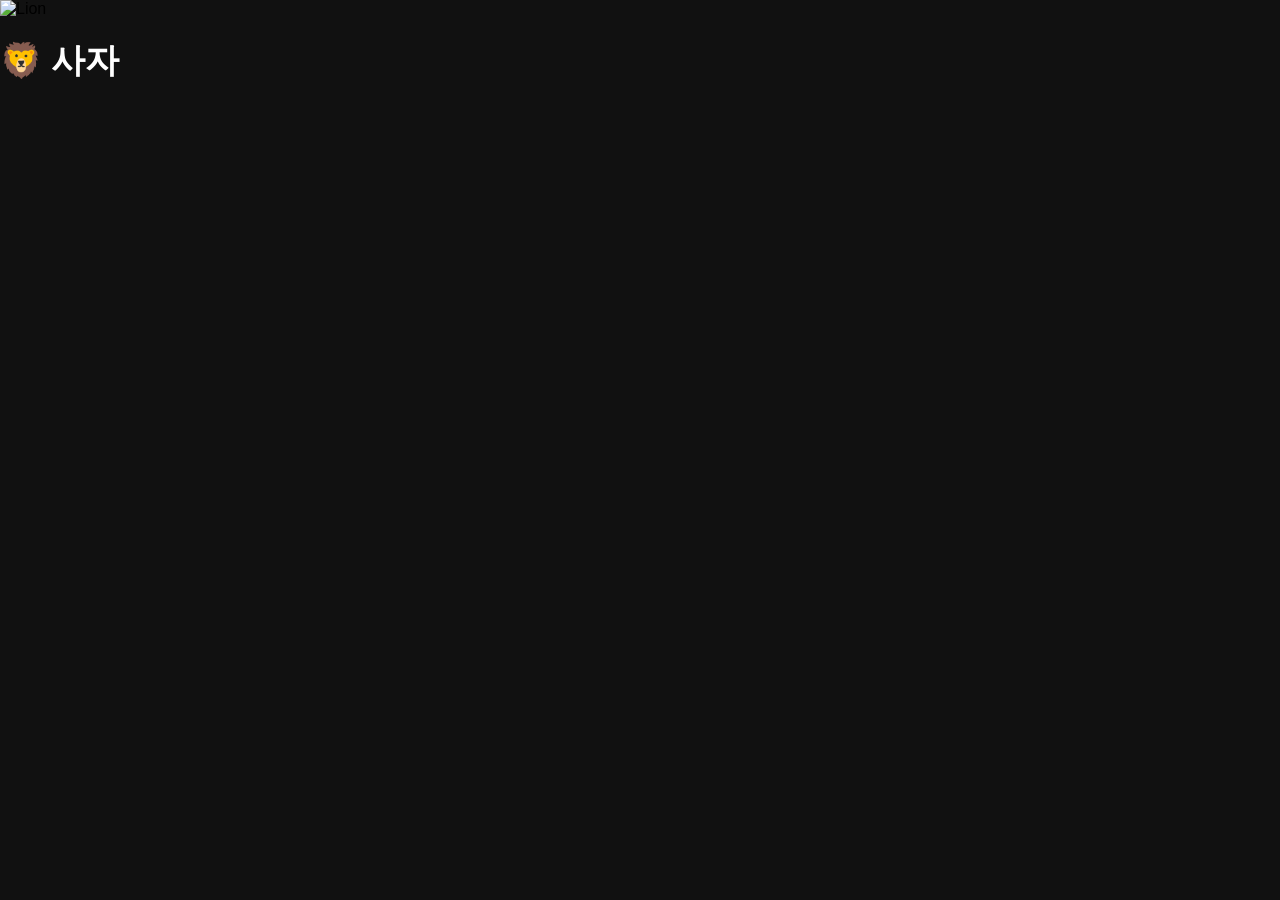
==== index.html @ 33f81a06 "index.html 업데이트" ====
<!DOCTYPE html>
<html lang="ko">
<head>
    <meta charset="UTF-8">
    <meta name="viewport" content="width=device-width, initial-scale=1.0">
    <title>Animal Swipe</title>

    <link rel="stylesheet" href="style.css">

    <link
      rel="stylesheet"
      href="https://cdn.jsdelivr.net/npm/swiper@11/swiper-bundle.min.css"
    >
</head>
<body>

<div class="swiper">
    <div class="swiper-wrapper">

        <div class="swiper-slide">
            <img src="https://images.unsplash.com/photo-1546182990-dffeafbe841d?w=1200" alt="Lion">
            <h2>🦁 사자</h2>
        </div>

        <div class="swiper-slide">
            <img src="https://images.unsplash.com/photo-1517849845537-4d257902454a?w=1200" alt="Dog">
            <h2>🐶 강아지</h2>
        </div>

        <div class="swiper-slide">
            <img src="https://images.unsplash.com/photo-1557050543-4d5f4e07ef46?w=1200" alt="Elephant">
            <h2>🐘 코끼리</h2>
        </div>

        <div class="swiper-slide">
            <img src="https://images.unsplash.com/photo-1564349683136-77e08dba1ef7?w=1200" alt="Panda">
            <h2>🐼 판다</h2>
        </div>

    </div>

    <div class="swiper-pagination"></div>

</div>

<script src="https://cdn.jsdelivr.net/npm/swiper@11/swiper-bundle.min.js"></script>
<script src="script.js"></script>

</body>
</html>
---- style.css ----
*{
margin:0;
padding:0;
box-sizing:border-box;
}

body{
background:#111;
overflow:hidden;
font-family:sans-serif;
}

#slider{
display:flex;
width:400%;
height:100vh;
transition:transform .35s ease;
}

.slide{
width:100vw;
height:100vh;
flex-shrink:0;
display:flex;
flex-direction:column;
justify-content:center;
align-items:center;
}

.slide img{
width:90%;
max-height:75vh;
border-radius:25px;
object-fit:cover;
box-shadow:0 10px 30px rgba(0,0,0,.4);
}

h2{
color:white;
font-size:34px;
margin-top:20px;
}
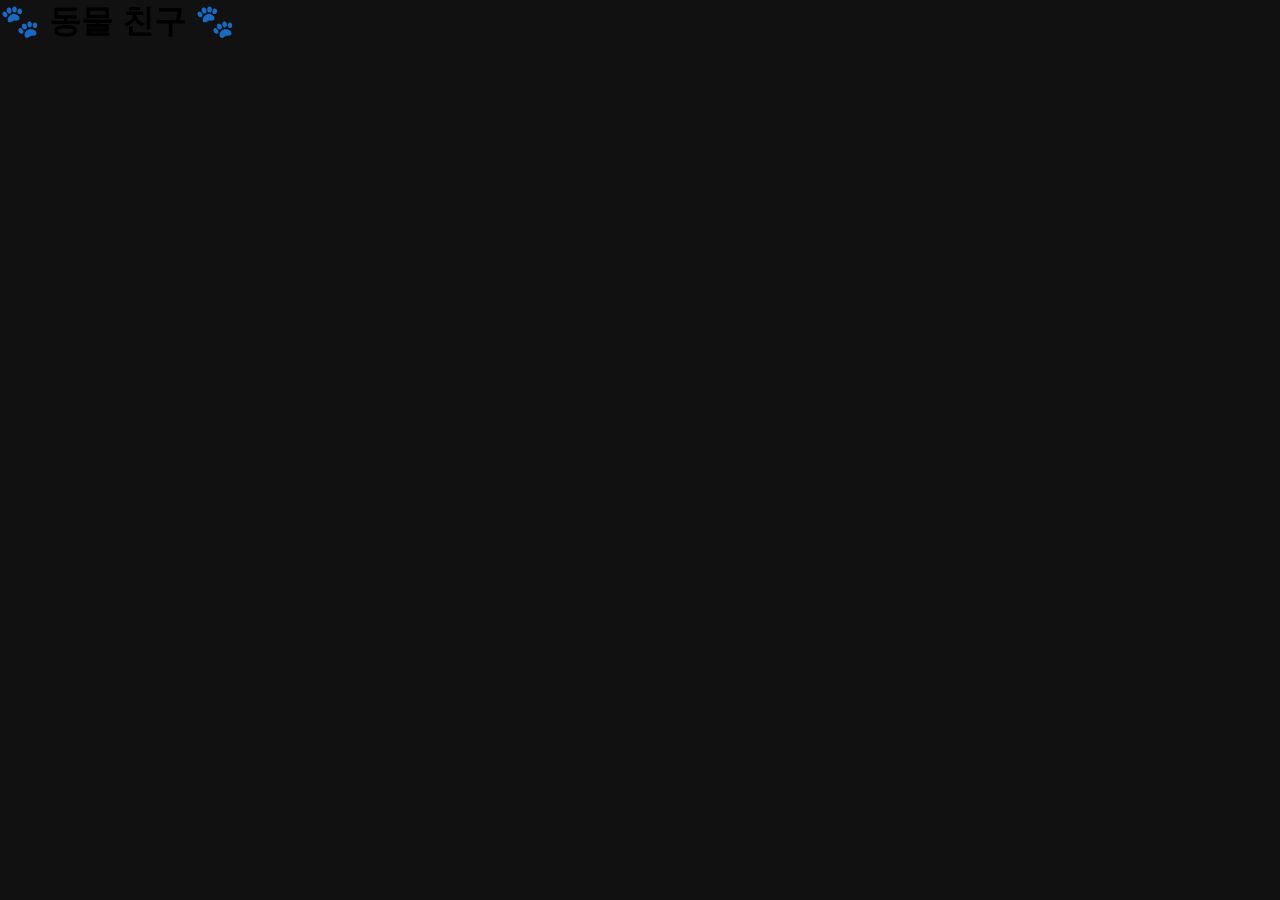
==== commit 2e013b43: "index.html 업데이트" ====
--- a/index.html
+++ b/index.html
@@ -3,47 +3,17 @@
 <head>
     <meta charset="UTF-8">
     <meta name="viewport" content="width=device-width, initial-scale=1.0">
-    <title>Animal Swipe</title>
+    <title>동물 친구</title>
 
     <link rel="stylesheet" href="style.css">
-
-    <link
-      rel="stylesheet"
-      href="https://cdn.jsdelivr.net/npm/swiper@11/swiper-bundle.min.css"
-    >
 </head>
 <body>
 
-<div class="swiper">
-    <div class="swiper-wrapper">
+<h1>🐾 동물 친구 🐾</h1>
 
-        <div class="swiper-slide">
-            <img src="https://images.unsplash.com/photo-1546182990-dffeafbe841d?w=1200" alt="Lion">
-            <h2>🦁 사자</h2>
-        </div>
+<div id="animalList"></div>
 
-        <div class="swiper-slide">
-            <img src="https://images.unsplash.com/photo-1517849845537-4d257902454a?w=1200" alt="Dog">
-            <h2>🐶 강아지</h2>
-        </div>
-
-        <div class="swiper-slide">
-            <img src="https://images.unsplash.com/photo-1557050543-4d5f4e07ef46?w=1200" alt="Elephant">
-            <h2>🐘 코끼리</h2>
-        </div>
-
-        <div class="swiper-slide">
-            <img src="https://images.unsplash.com/photo-1564349683136-77e08dba1ef7?w=1200" alt="Panda">
-            <h2>🐼 판다</h2>
-        </div>
-
-    </div>
-
-    <div class="swiper-pagination"></div>
-
-</div>
-
-<script src="https://cdn.jsdelivr.net/npm/swiper@11/swiper-bundle.min.js"></script>
+<script src="animals.js"></script>
 <script src="script.js"></script>
 
 </body>
--- a/style.css
+++ b/style.css
@@ -1,42 +1,45 @@
-*{
-margin:0;
-padding:0;
-box-sizing:border-box;
+* {
+    margin: 0;
+    padding: 0;
+    box-sizing: border-box;
 }
 
-body{
-background:#111;
-overflow:hidden;
-font-family:sans-serif;
+body {
+    background: #111;
+    font-family: Arial, sans-serif;
 }
 
-#slider{
-display:flex;
-width:400%;
-height:100vh;
-transition:transform .35s ease;
+.swiper {
+    width: 100vw;
+    height: 100vh;
 }
 
-.slide{
-width:100vw;
-height:100vh;
-flex-shrink:0;
-display:flex;
-flex-direction:column;
-justify-content:center;
-align-items:center;
+.swiper-slide {
+    display: flex;
+    flex-direction: column;
+    justify-content: center;
+    align-items: center;
+    background: #111;
 }
 
-.slide img{
-width:90%;
-max-height:75vh;
-border-radius:25px;
-object-fit:cover;
-box-shadow:0 10px 30px rgba(0,0,0,.4);
+.swiper-slide img {
+    width: 90%;
+    height: 75vh;
+    object-fit: contain;
+    border-radius: 20px;
+    box-shadow: 0 8px 25px rgba(0,0,0,0.4);
 }
 
-h2{
-color:white;
-font-size:34px;
-margin-top:20px;
+.swiper-slide h2 {
+    color: white;
+    margin-top: 20px;
+    font-size: 32px;
+}
+
+.swiper-pagination-bullet {
+    background: white;
+}
+
+.swiper-pagination-bullet-active {
+    background: orange;
 }
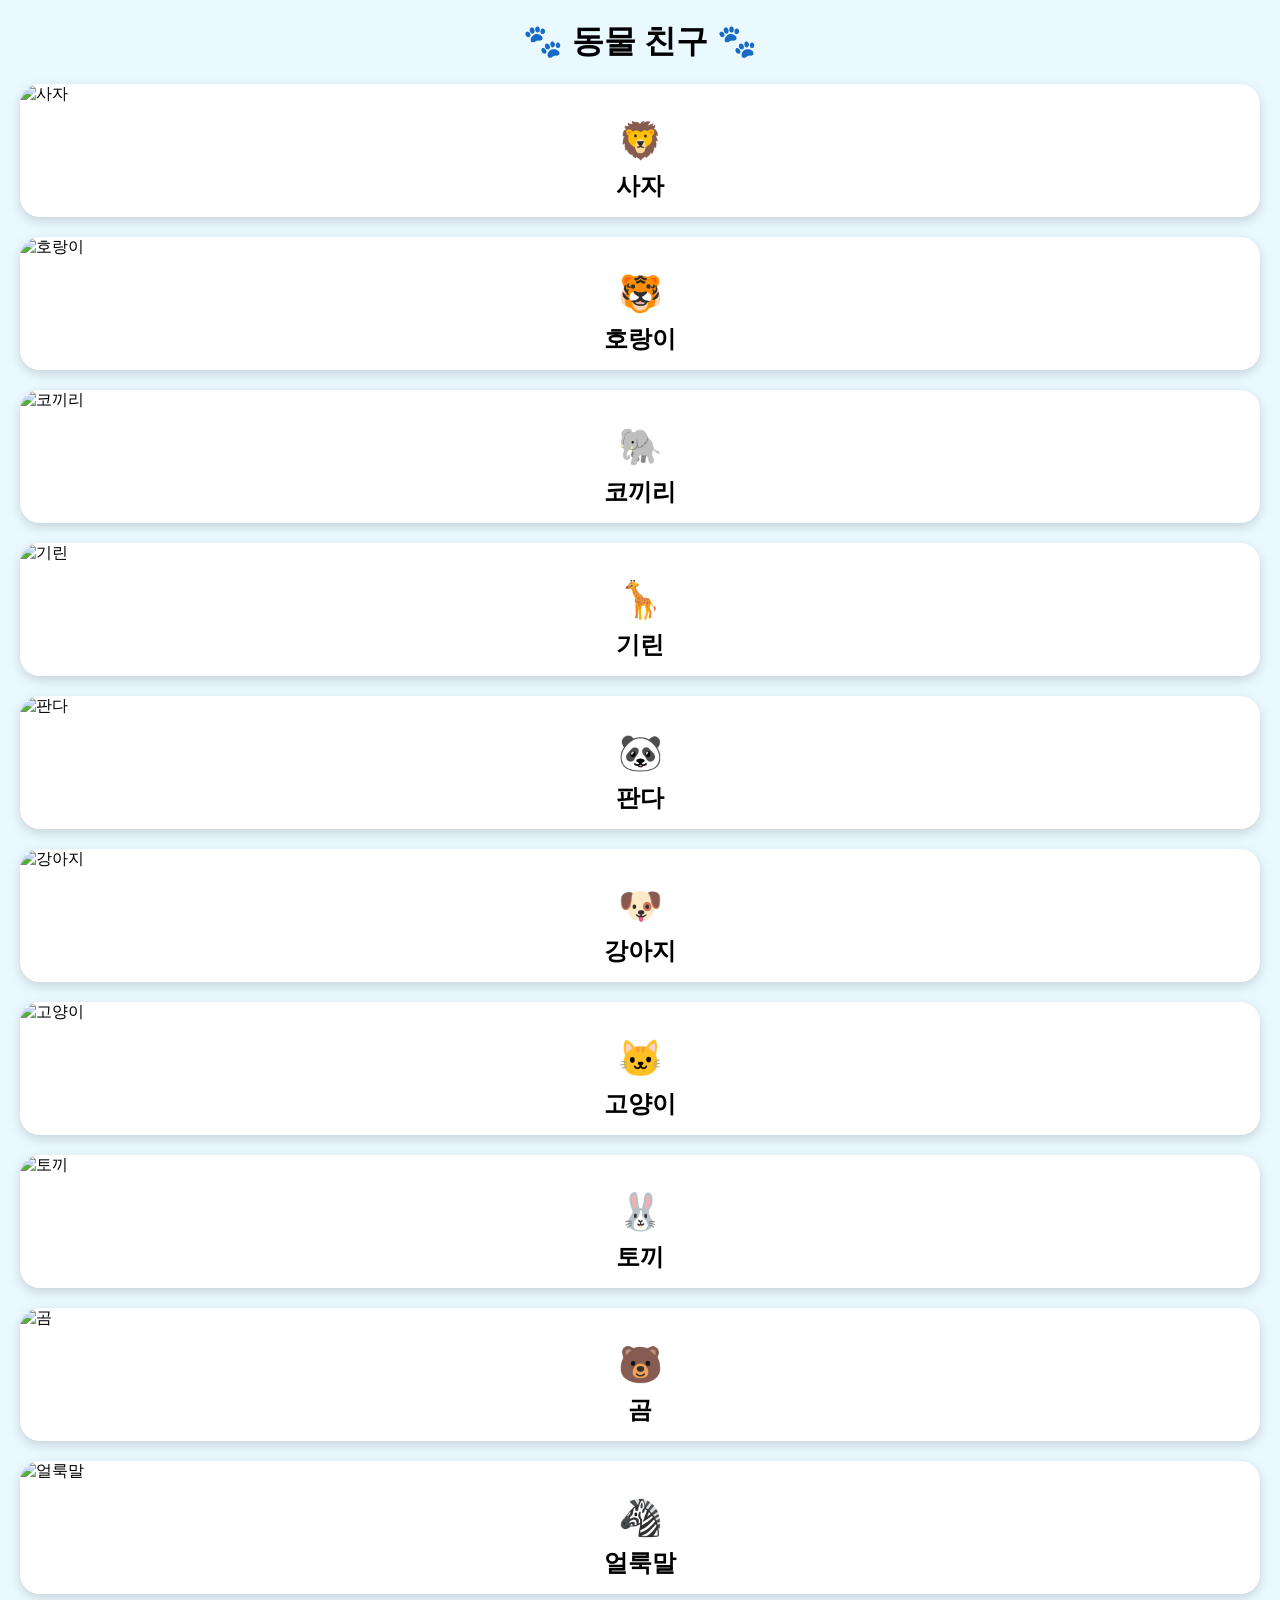
==== commit 65c5d212: "index.html 업데이트" ====
--- a/index.html
+++ b/index.html
@@ -13,6 +13,9 @@
 
 <div id="animalList"></div>
 
+<scr
+
+<script src="config.js"></script>
 <script src="animals.js"></script>
 <script src="script.js"></script>
 
--- a/style.css
+++ b/style.css
@@ -1,45 +1,96 @@
-* {
-    margin: 0;
-    padding: 0;
-    box-sizing: border-box;
+*{
+    margin:0;
+    padding:0;
+    box-sizing:border-box;
 }
 
-body {
-    background: #111;
-    font-family: Arial, sans-serif;
+body{
+    font-family:Arial,sans-serif;
+    background:#eaf8ff;
+    padding:20px;
 }
 
-.swiper {
-    width: 100vw;
-    height: 100vh;
+h1{
+    text-align:center;
+    margin-bottom:20px;
 }
 
-.swiper-slide {
-    display: flex;
-    flex-direction: column;
-    justify-content: center;
-    align-items: center;
-    background: #111;
+#animalList{
+    display:grid;
+    grid-template-columns:1fr;
+    gap:20px;
 }
 
-.swiper-slide img {
-    width: 90%;
-    height: 75vh;
-    object-fit: contain;
-    border-radius: 20px;
-    box-shadow: 0 8px 25px rgba(0,0,0,0.4);
+.card{
+    background:white;
+    border-radius:20px;
+    overflow:hidden;
+    box-shadow:0 4px 12px rgba(0,0,0,.15);
+    cursor:pointer;
 }
 
-.swiper-slide h2 {
-    color: white;
-    margin-top: 20px;
-    font-size: 32px;
+.card img{
+    width:100%;
+    height:220px;
+    object-fit:cover;
 }
 
-.swiper-pagination-bullet {
-    background: white;
+.info{
+    padding:15px;
+    text-align:center;
 }
 
-.swiper-pagination-bullet-active {
-    background: orange;
+.emoji{
+    font-size:36px;
+}
+
+.name{
+    font-size:24px;
+    font-weight:bold;
+    margin-top:8px;
+}
+#backBtn{
+
+margin:15px;
+
+padding:10px 18px;
+
+font-size:18px;
+
+border:none;
+
+border-radius:12px;
+
+background:#4CAF50;
+
+color:white;
+
+}
+
+.swiper{
+
+height:80vh;
+
+}
+
+.swiper-slide{
+
+display:flex;
+
+justify-content:center;
+
+align-items:center;
+
+}
+
+.swiper-slide img{
+
+width:90%;
+
+height:75vh;
+
+object-fit:contain;
+
+border-radius:20px;
+
 }
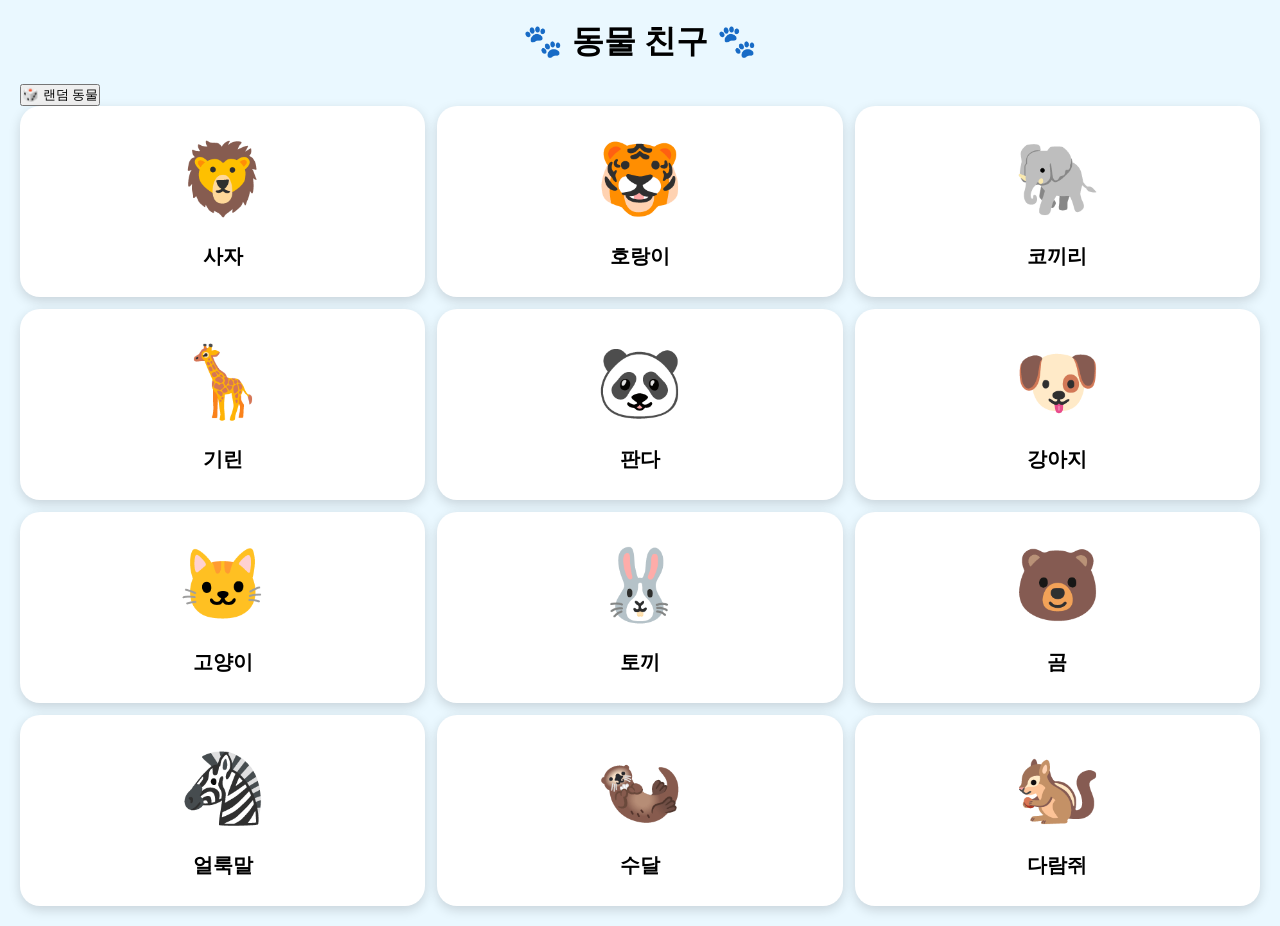
==== commit 0a01a5a8: "index.html 업데이트" ====
--- a/index.html
+++ b/index.html
@@ -1,19 +1,26 @@
 <!DOCTYPE html>
 <html lang="ko">
 <head>
-    <meta charset="UTF-8">
-    <meta name="viewport" content="width=device-width, initial-scale=1.0">
-    <title>동물 친구</title>
 
-    <link rel="stylesheet" href="style.css">
+<meta charset="UTF-8">
+
+<meta name="viewport" content="width=device-width, initial-scale=1.0">
+
+<title>동물 친구</title>
+
+<link rel="stylesheet" href="style.css">
+
 </head>
+
 <body>
 
 <h1>🐾 동물 친구 🐾</h1>
 
+<button id="randomBtn">
+🎲 랜덤 동물
+</button>
+
 <div id="animalList"></div>
-
-<scr
 
 <script src="config.js"></script>
 <script src="animals.js"></script>
--- a/style.css
+++ b/style.css
@@ -17,8 +17,8 @@
 
 #animalList{
     display:grid;
-    grid-template-columns:1fr;
-    gap:20px;
+    grid-template-columns:repeat(3, 1fr);
+    gap:12px;
 }
 
 .card{
@@ -27,6 +27,7 @@
     overflow:hidden;
     box-shadow:0 4px 12px rgba(0,0,0,.15);
     cursor:pointer;
+    padding:12px;
 }
 
 .card img{
@@ -41,11 +42,11 @@
 }
 
 .emoji{
-    font-size:36px;
+    font-size:60px;
 }
 
 .name{
-    font-size:24px;
+    font-size:20px;
     font-weight:bold;
     margin-top:8px;
 }
@@ -74,23 +75,16 @@
 }
 
 .swiper-slide{
-
-display:flex;
-
-justify-content:center;
-
-align-items:center;
-
+    display:flex;
+    justify-content:center;
+    align-items:center;
+    width:100vw;
+    height:100vh;
+    background:#000;
 }
 
 .swiper-slide img{
-
-width:90%;
-
-height:75vh;
-
-object-fit:contain;
-
-border-radius:20px;
-
+    max-width:100%;
+    max-height:100%;
+    object-fit:contain;
 }
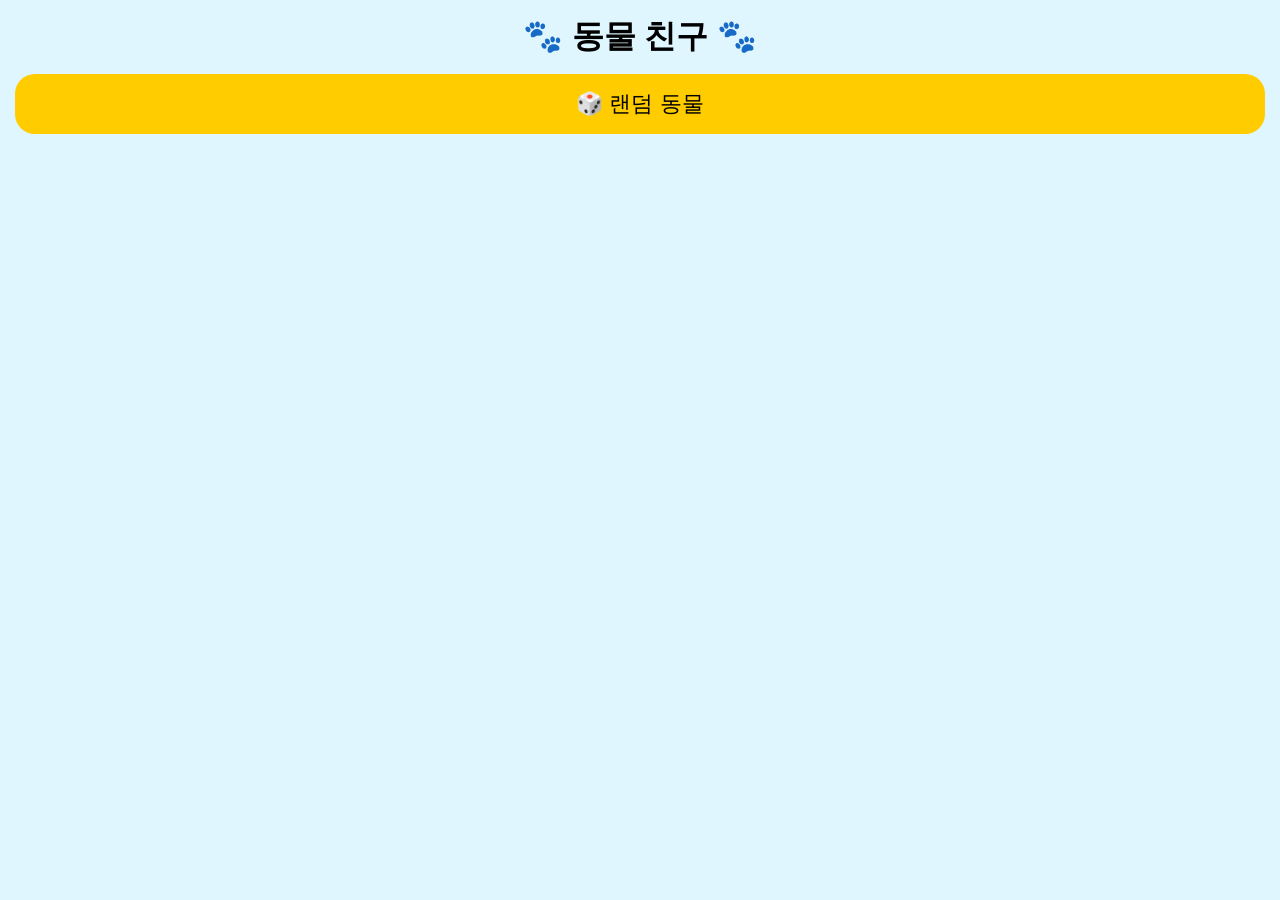
==== commit d2bf803f: "index.html 업데이트" ====
--- a/index.html
+++ b/index.html
@@ -22,7 +22,6 @@
 
 <div id="animalList"></div>
 
-<script src="config.js"></script>
 <script src="animals.js"></script>
 <script src="script.js"></script>
 
--- a/style.css
+++ b/style.css
@@ -5,86 +5,108 @@
 }
 
 body{
+
     font-family:Arial,sans-serif;
-    background:#eaf8ff;
-    padding:20px;
+
+    background:#dff6ff;
+
+    padding:15px;
+
 }
 
 h1{
+
     text-align:center;
-    margin-bottom:20px;
+
+    margin-bottom:15px;
+
+}
+
+#randomBtn{
+
+    width:100%;
+
+    padding:15px;
+
+    font-size:22px;
+
+    border:none;
+
+    border-radius:20px;
+
+    background:#ffcc00;
+
+    margin-bottom:15px;
+
 }
 
 #animalList{
+
     display:grid;
-    grid-template-columns:repeat(3, 1fr);
+
+    grid-template-columns:repeat(3,1fr);
+
     gap:12px;
+
 }
 
 .card{
+
     background:white;
+
     border-radius:20px;
-    overflow:hidden;
-    box-shadow:0 4px 12px rgba(0,0,0,.15);
-    cursor:pointer;
-    padding:12px;
+
+    padding:18px;
+
+    text-align:center;
+
+    box-shadow:0 4px 10px rgba(0,0,0,.15);
+
 }
 
-.card img{
-    width:100%;
-    height:220px;
-    object-fit:cover;
-}
+.card:active{
 
-.info{
-    padding:15px;
-    text-align:center;
+    transform:scale(.96);
+
 }
 
 .emoji{
+
     font-size:60px;
+
 }
 
 .name{
+
+    margin-top:10px;
+
     font-size:20px;
+
     font-weight:bold;
-    margin-top:8px;
+
 }
-#backBtn{
+.thumb{
 
-margin:15px;
+    width:100%;
 
-padding:10px 18px;
+    height:110px;
 
-font-size:18px;
+    object-fit:cover;
 
-border:none;
+    border-radius:15px;
 
-border-radius:12px;
-
-background:#4CAF50;
-
-color:white;
+    margin-top:10px;
 
 }
 
-.swiper{
+.card{
 
-height:80vh;
+    transition:.2s;
 
 }
 
-.swiper-slide{
-    display:flex;
-    justify-content:center;
-    align-items:center;
-    width:100vw;
-    height:100vh;
-    background:#000;
-}
+.card:hover{
 
-.swiper-slide img{
-    max-width:100%;
-    max-height:100%;
-    object-fit:contain;
+    transform:scale(1.03);
+
 }
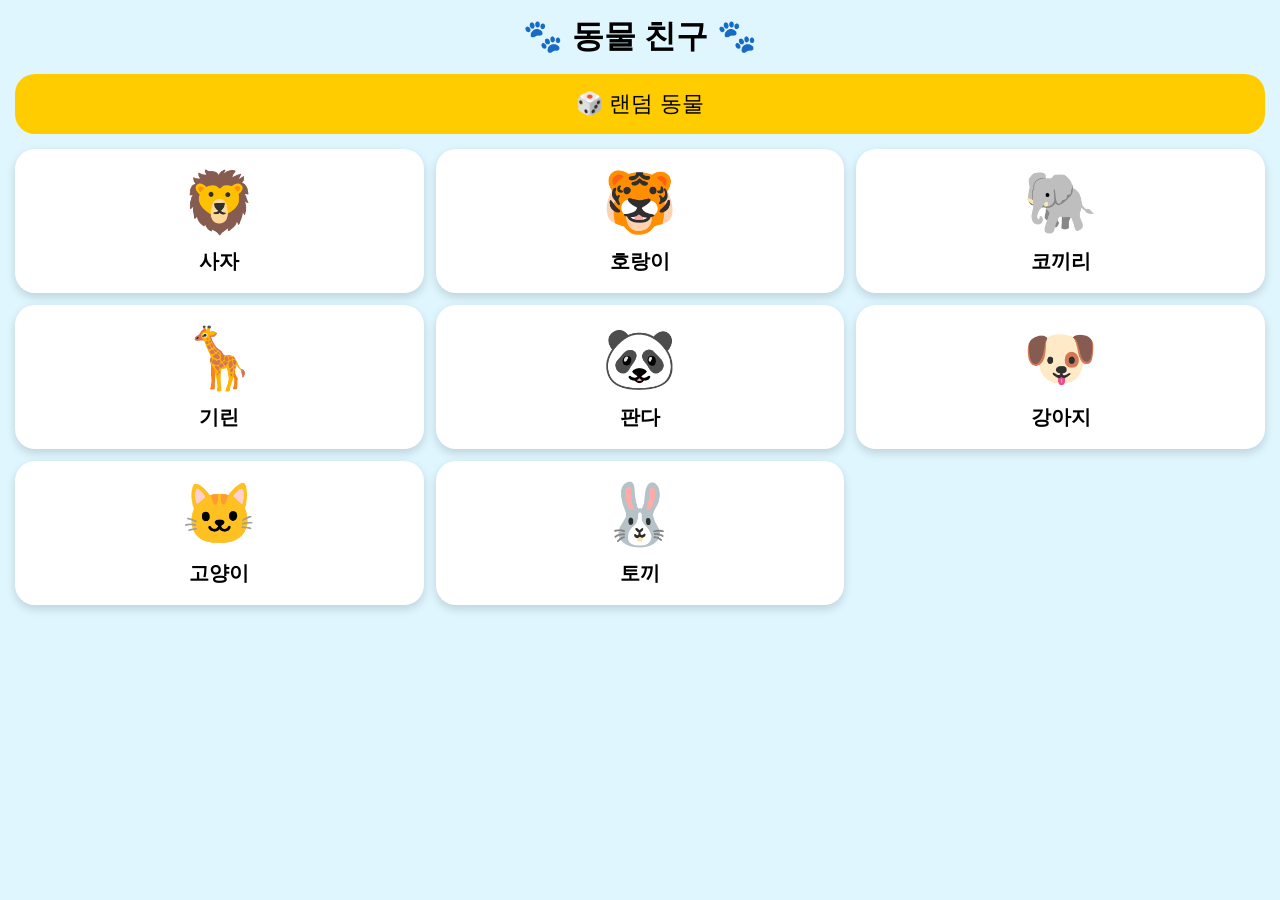
==== commit 456b010f: "index.html 업데이트" ====
--- a/index.html
+++ b/index.html
@@ -22,6 +22,7 @@
 
 <div id="animalList"></div>
 
+<script src="config.js"></script>
 <script src="animals.js"></script>
 <script src="script.js"></script>
 
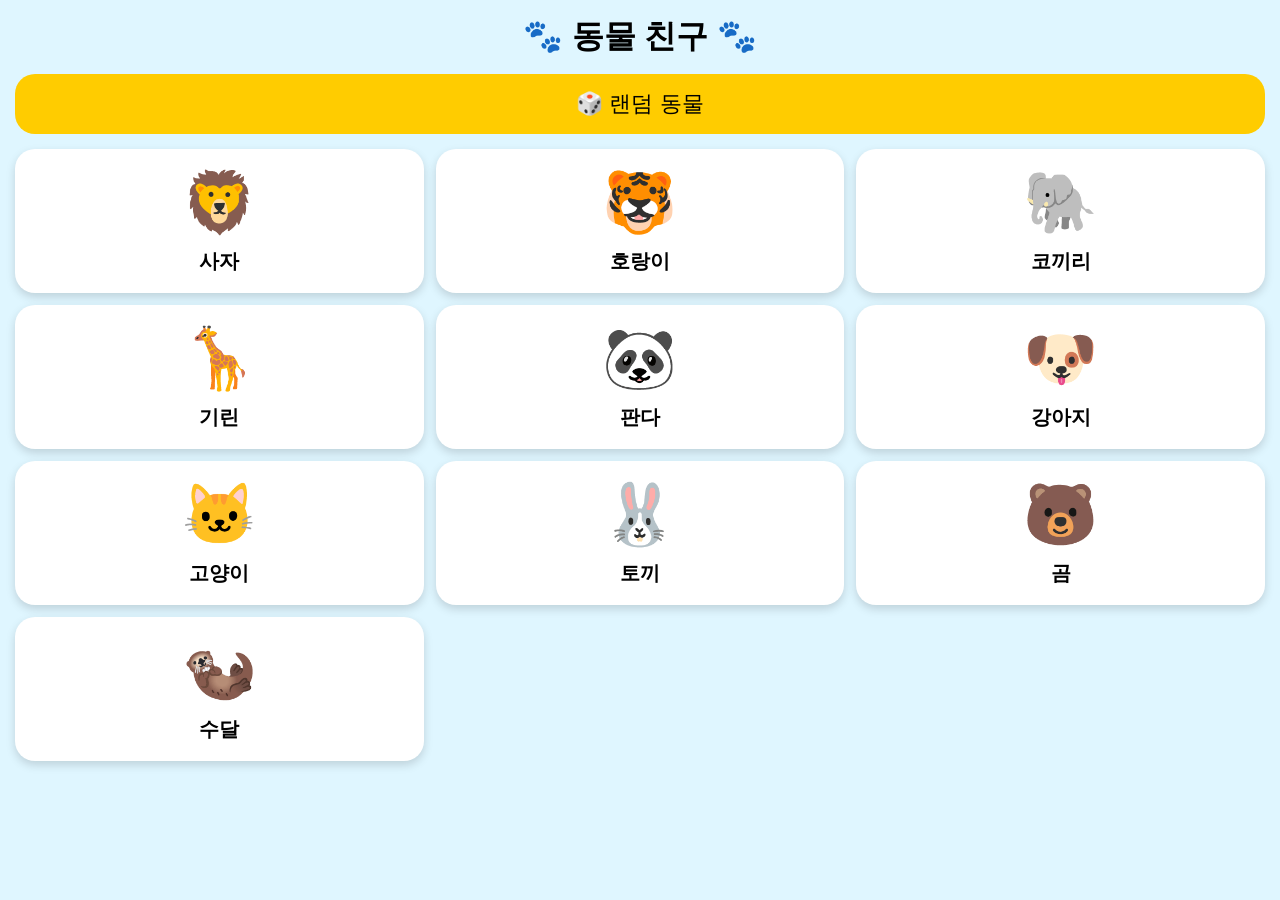
==== commit 99da6767: "index.html 업데이트" ====
--- a/index.html
+++ b/index.html
@@ -1,6 +1,8 @@
 <!DOCTYPE html>
 <html lang="ko">
 <head>
+<link rel="manifest" href="manifest.json">
+<meta name="theme-color" content="#4CAF50">
 
 <meta charset="UTF-8">
 
--- a/style.css
+++ b/style.css
@@ -65,9 +65,8 @@
 }
 
 .card:active{
-
-    transform:scale(.96);
-
+    transform: scale(0.94);
+    transition: transform 0.1s;
 }
 
 .emoji{
@@ -109,4 +108,66 @@
 
     transform:scale(1.03);
 
+}
+#backBtn{
+    margin-bottom:15px;
+    padding:12px 20px;
+    font-size:18px;
+    border:none;
+    border-radius:12px;
+    background:#4CAF50;
+    color:white;
+}
+
+.swiper{
+    width:100%;
+    height:80vh;
+}
+
+.swiper-slide{
+    display:flex;
+    justify-content:center;
+    align-items:center;
+}
+
+.swiper-slide img{
+    max-width:95%;
+    max-height:75vh;
+    width:auto;
+    height:auto;
+    object-fit:contain;
+    border-radius:20px;
+}
+#speakBtn{
+    display:block;
+    width:90%;
+    margin:10px auto;
+    padding:14px;
+    font-size:22px;
+    border:none;
+    border-radius:16px;
+    background:#4CAF50;
+    color:white;
+    position:relative;
+    z-index:999;
+}
+
+.swiper{
+    z-index:1;
+}
+button{
+    transition: all .12s ease;
+}
+
+button:active{
+    transform: translateY(3px) scale(0.96);
+    box-shadow:0 2px 6px rgba(0,0,0,.2);
+}
+
+.card{
+    transition: all .12s ease;
+}
+
+.card:active{
+    transform: translateY(4px) scale(.96);
 }
